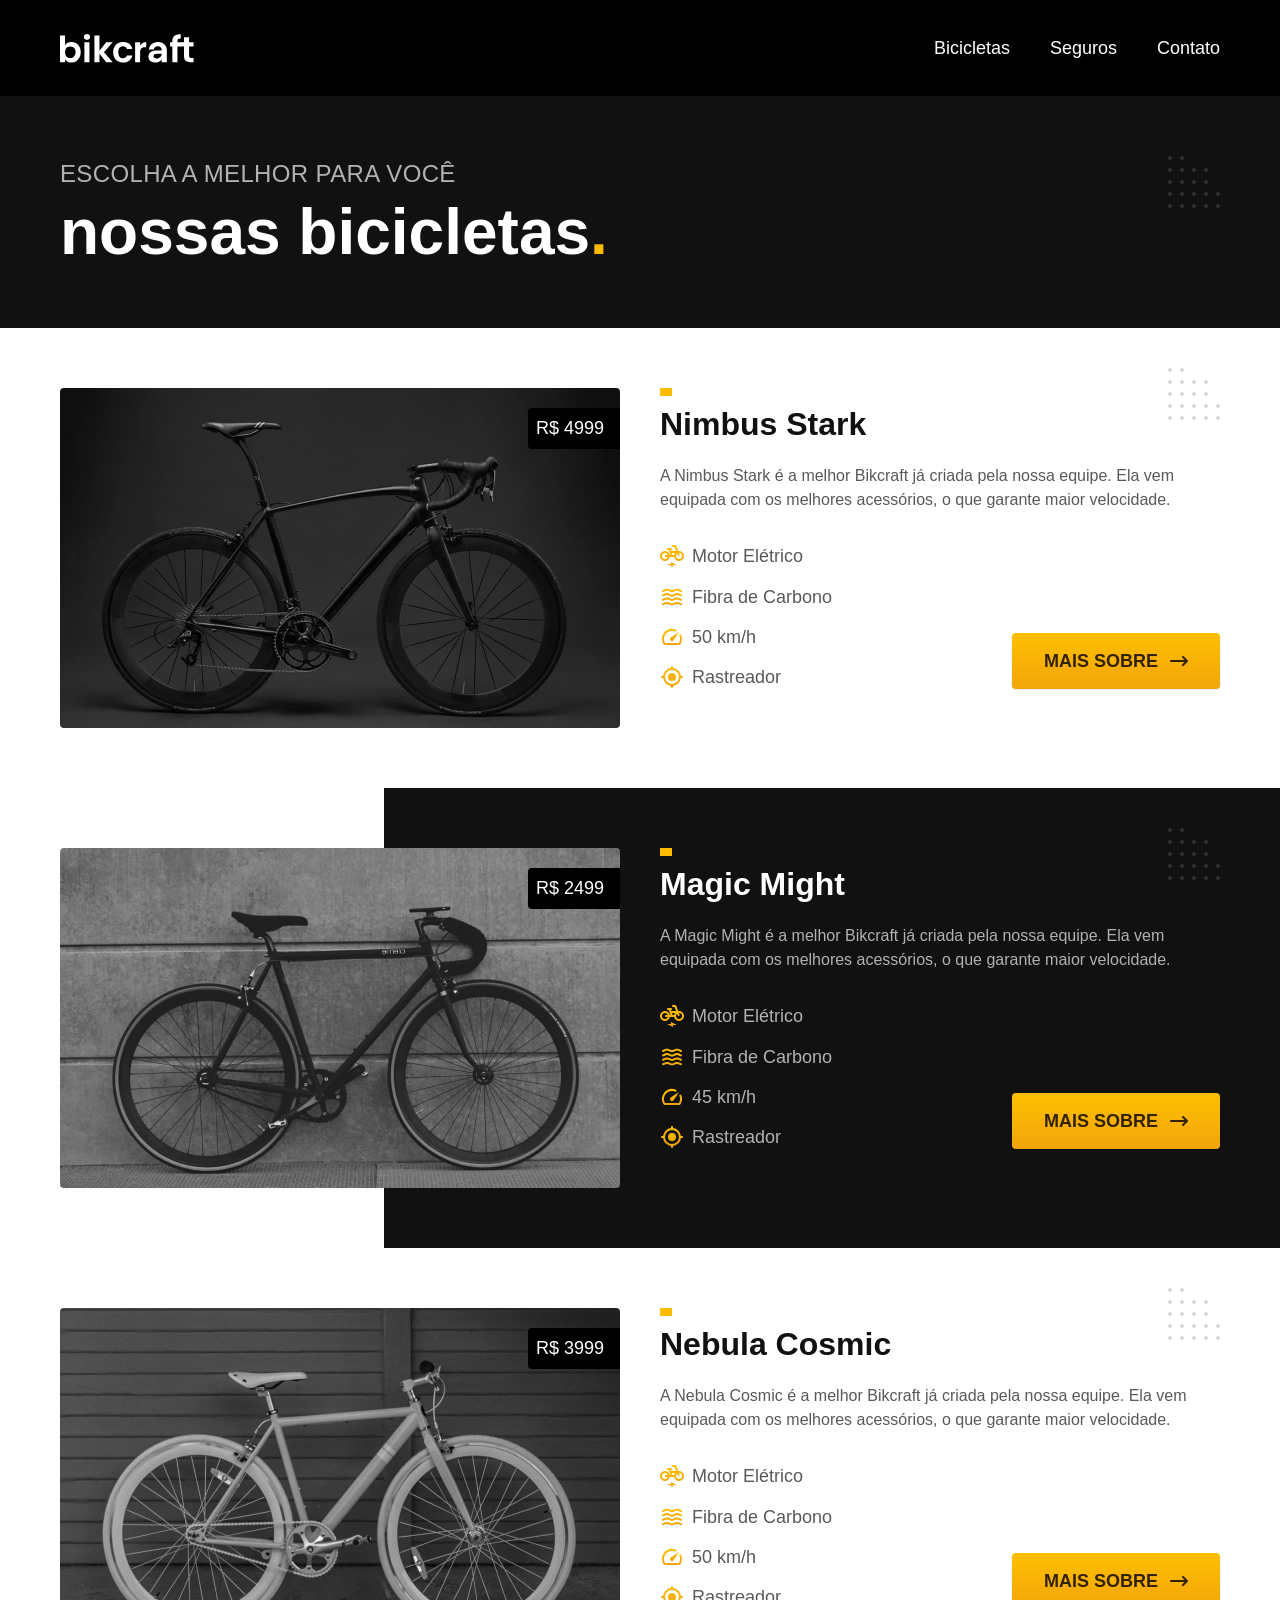
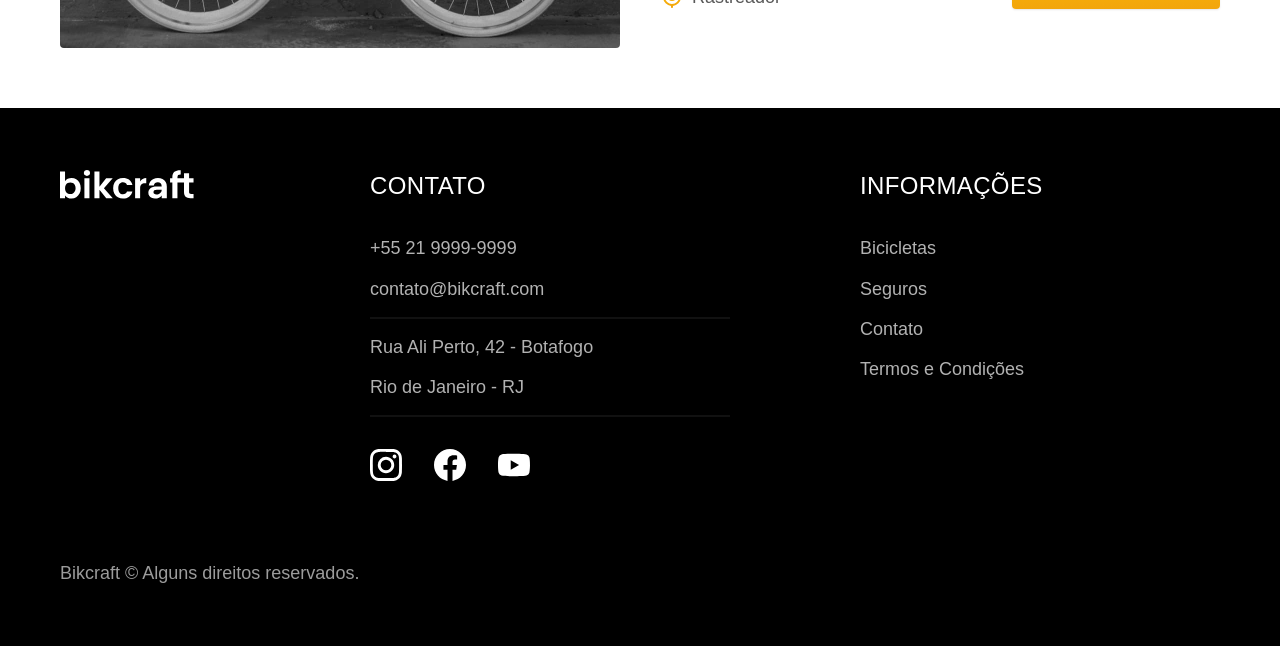
==== bicicletas.html @ e4d032b5 "finalização" ====
<!DOCTYPE html>
<html lang="pt-br">

<head>
  <meta charset="UTF-8">
  <meta name="viewport" content="width=device-width, initial-scale=1.0">

  <title>Bicicletas | Bikcraft</title>
  <meta name="description" content="Bicicletas">

  <link rel="preload" href="./css/style.css" as="style">
  <link rel="stylesheet" href="./css/style.css">
</head>

<body id="bicicletas">
  <header class="header-bg">
    <div class="header container">
      <a href="./">
        <img src="./img/bikcraft.svg" alt="Bikcraft">
      </a>

      <nav aria-label="primaria">
        <ul class="header-menu font-1-m cor-0">
          <li><a href="./bicicletas.html">Bicicletas</a></li>
          <li><a href="./seguros.html">Seguros</a></li>
          <li><a href="./contato.html">Contato</a></li>
        </ul>
      </nav>
    </div>
  </header>

  <main>
    <div class="titulo-bg">
      <div class="titulo container">
        <p class="font-2-l-b cor-5">Escolha a melhor para você</p>
        <h1 class="font-1-xxl cor-0">nossas bicicletas<span class="cor-p1">.</span></h1>
      </div>
    </div>

    <div class="bicicletas container">
      <div class="bicicletas-imagem">
        <img src="./img/bicicletas/nimbus.jpg" alt="Bicicleta preta">
        <span class="font-2-m cor-0">R$ 4999</span>
      </div>
      <div class="bicicletas-conteudo">
        <h2 class="font-1-xl">Nimbus Stark</h2>
        <p class="font-2-s cor-8">A Nimbus Stark é a melhor Bikcraft já criada pela nossa equipe. Ela vem equipada com os melhores acessórios, o que garante maior velocidade.</p>
        <ul class="font-1-m cor-8">
          <li>
            <img src="./img/icones/eletrica.svg" alt="">
            Motor Elétrico
          </li>
          <li>
            <img src="./img/icones/carbono.svg" alt="">
            Fibra de Carbono
          </li>
          <li>
            <img src="./img/icones/velocidade.svg" alt="">
            50 km/h
          </li>
          <li>
            <img src="./img/icones/rastreador.svg" alt="">
            Rastreador
          </li>
        </ul>
        <a class="botao seta" href="./bicicletas/nimbus.html">Mais Sobre</a>
      </div>
    </div>

    <div class="bicicletas-bg">
      <div class="bicicletas container">
        <div class="bicicletas-imagem">
          <img src="./img/bicicletas/magic.jpg" alt="Bicicleta preta">
          <span class="font-2-m cor-0">R$ 2499</span>
        </div>
        <div class="bicicletas-conteudo">
          <h2 class="font-1-xl cor-0">Magic Might</h2>
          <p class="font-2-s cor-5">A Magic Might é a melhor Bikcraft já criada pela nossa equipe. Ela vem equipada com os melhores acessórios, o que garante maior velocidade.</p>
          <ul class="font-1-m cor-5">
            <li>
              <img src="./img/icones/eletrica.svg" alt="">
              Motor Elétrico
            </li>
            <li>
              <img src="./img/icones/carbono.svg" alt="">
              Fibra de Carbono
            </li>
            <li>
              <img src="./img/icones/velocidade.svg" alt="">
              45 km/h
            </li>
            <li>
              <img src="./img/icones/rastreador.svg" alt="">
              Rastreador
            </li>
          </ul>
          <a class="botao seta" href="./bicicletas/magic.html">Mais Sobre</a>
        </div>
      </div>
    </div>

    <div class="bicicletas container">
      <div class="bicicletas-imagem">
        <img src="./img/bicicletas/nebula.jpg" alt="Bicicleta preta">
        <span class="font-2-m cor-0">R$ 3999</span>
      </div>
      <div class="bicicletas-conteudo">
        <h2 class="font-1-xl">Nebula Cosmic</h2>
        <p class="font-2-s cor-8">A Nebula Cosmic é a melhor Bikcraft já criada pela nossa equipe. Ela vem equipada com os melhores acessórios, o que garante maior velocidade.</p>
        <ul class="font-1-m cor-8">
          <li>
            <img src="./img/icones/eletrica.svg" alt="">
            Motor Elétrico
          </li>
          <li>
            <img src="./img/icones/carbono.svg" alt="">
            Fibra de Carbono
          </li>
          <li>
            <img src="./img/icones/velocidade.svg" alt="">
            50 km/h
          </li>
          <li>
            <img src="./img/icones/rastreador.svg" alt="">
            Rastreador
          </li>
        </ul>
        <a class="botao seta" href="./bicicletas/nebula.html">Mais Sobre</a>
      </div>
    </div>

  </main>

  <footer class="footer-bg">
    <div class="footer container">
      <img src="./img/bikcraft.svg" alt="Bikcraft">
      <div class="footer-contato">
        <h3 class="font-2-l-b cor-0">Contato</h3>
        <ul class="font-2-m cor-5">
          <li><a href="tel:+552199999999">+55 21 9999-9999</a></li>
          <li><a href="mailto:contato@bikcraft.com">contato@bikcraft.com</a></li>
          <li>Rua Ali Perto, 42 - Botafogo</li>
          <li>Rio de Janeiro - RJ</li>
        </ul>
        <div class="footer-redes">
          <a href="./">
            <img src="./img/redes/instagram.svg" alt="Instagram">
          </a>
          <a href="./">
            <img src="./img/redes/facebook.svg" alt="Facebook">
          </a>
          <a href="./">
            <img src="./img/redes/youtube.svg" alt="Youtube">
          </a>
        </div>
      </div>
      <div class="footer-informacoes">
        <h3 class="font-2-l-b cor-0">Informações</h3>
        <nav>
          <ul class="font-1-m cor-5">
            <li><a href="./bicicletas.html">Bicicletas</a></li>
            <li><a href="./seguros.html">Seguros</a></li>
            <li><a href="./contato.html">Contato</a></li>
            <li><a href="./termos.html">Termos e Condições</a></li>
          </ul>
        </nav>
      </div>
      <p class="footer-copy font-2-m cor-6">Bikcraft © Alguns direitos reservados.</p>
    </div>
  </footer>
</body>

</html>
---- css/style.css ----
@import "./global/global.css";
@import "./utilidades/tipografia.css";
@import "./utilidades/cores.css";

@import "./global/header.css";
@import "./global/footer.css";

/* Utilidades */
@import "./utilidades/componentes.css";
@import "./utilidades/formulario.css";

/* Home */
@import "./home/introducao.css";
@import "./home/tecnologia.css";
@import "./home/parceiros.css";
@import "./home/depoimento.css";

/* Bicicletas */
@import "./bicicletas/bicicletas-lista.css";
@import "./bicicletas/bicicletas.css";

/* Bicicleta */
@import "./bicicleta/bicicleta.css";
@import "./bicicleta/seguro.css";

/* Seguros */
@import "./seguros/seguros.css";
@import "./seguros/vantagens.css";
@import "./seguros/perguntas.css";

/* Contato */
@import "./contato/contato.css";
@import "./contato/lojas.css";

/* Contato */
@import "./orcamento/orcamento.css";

/* Termos */
@import "./termos/termos.css";
---- css/style.css ----
@import "./global/global.css";
@import "./utilidades/tipografia.css";
@import "./utilidades/cores.css";

@import "./global/header.css";
@import "./global/footer.css";

/* Utilidades */
@import "./utilidades/componentes.css";
@import "./utilidades/formulario.css";

/* Home */
@import "./home/introducao.css";
@import "./home/tecnologia.css";
@import "./home/parceiros.css";
@import "./home/depoimento.css";

/* Bicicletas */
@import "./bicicletas/bicicletas-lista.css";
@import "./bicicletas/bicicletas.css";

/* Bicicleta */
@import "./bicicleta/bicicleta.css";
@import "./bicicleta/seguro.css";

/* Seguros */
@import "./seguros/seguros.css";
@import "./seguros/vantagens.css";
@import "./seguros/perguntas.css";

/* Contato */
@import "./contato/contato.css";
@import "./contato/lojas.css";

/* Contato */
@import "./orcamento/orcamento.css";

/* Termos */
@import "./termos/termos.css";
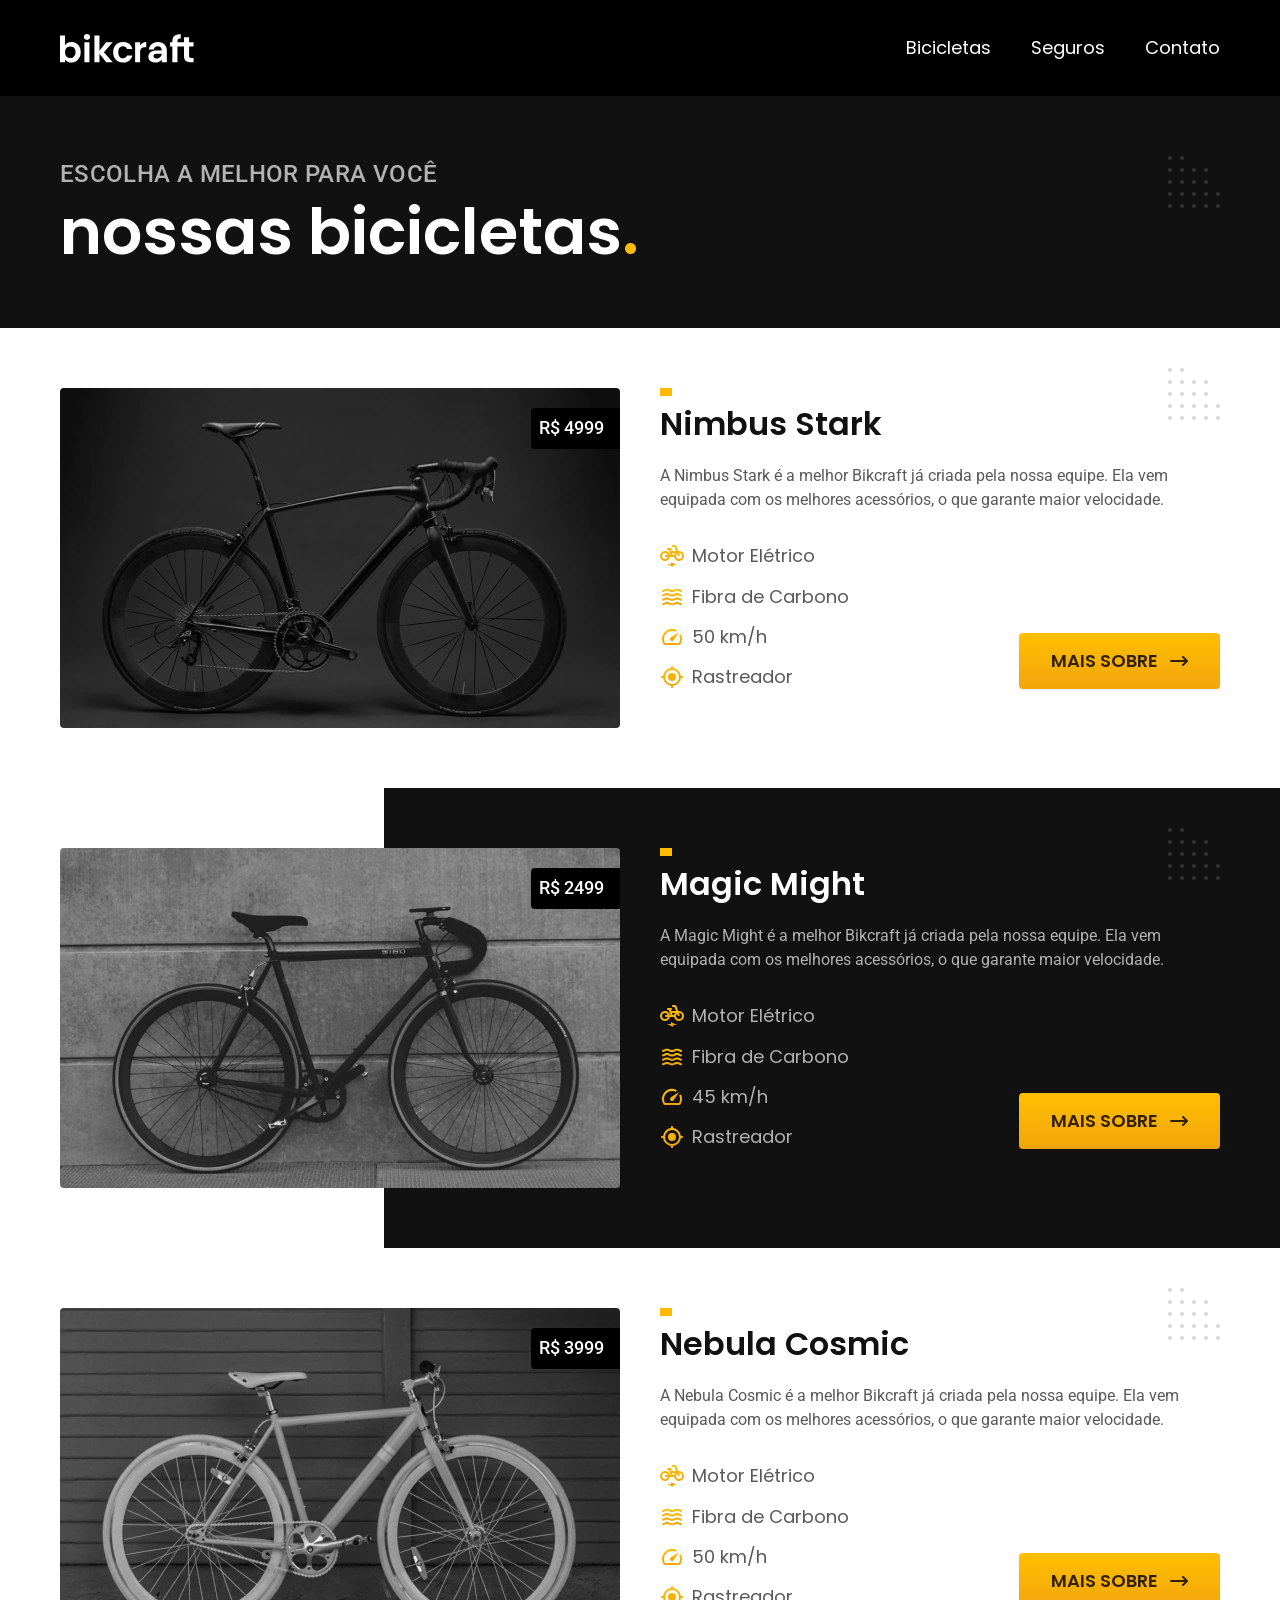
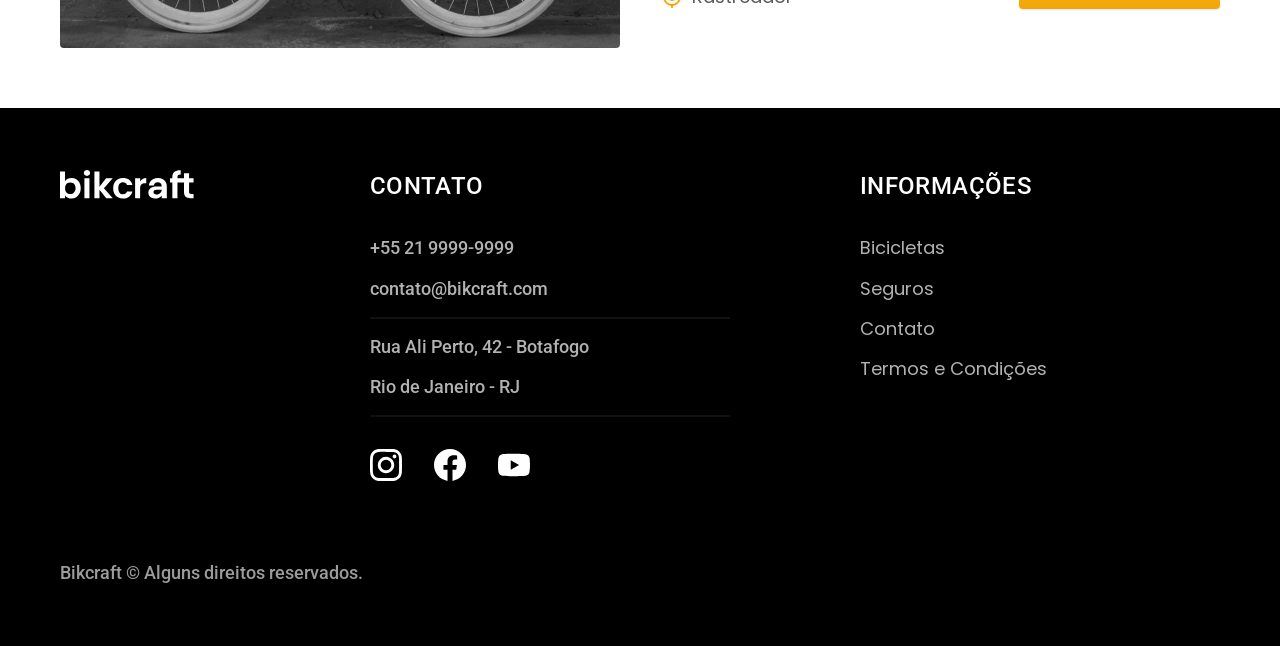
==== commit 9e57268f: "otimizado para producao" ====
--- a/bicicletas.html
+++ b/bicicletas.html
@@ -8,8 +8,14 @@
   <title>Bicicletas | Bikcraft</title>
   <meta name="description" content="Bicicletas">
 
-  <link rel="preload" href="./css/style.css" as="style">
-  <link rel="stylesheet" href="./css/style.css">
+  <link rel="icon" href="./favicon.svg" type="image/svg+xml">
+  <link rel="preload" href="./css/style.min.css" as="style">
+  <link rel="stylesheet" href="./css/style.min.css">
+  <script>document.documentElement.classList.add("js");</script>
+
+  <link rel="preconnect" href="https://fonts.googleapis.com">
+  <link rel="preconnect" href="https://fonts.gstatic.com" crossorigin>
+  <link href="https://fonts.googleapis.com/css2?family=Merriweather:ital,opsz,wght@0,18..144,300..900;1,18..144,300..900&family=Poppins:wght@400;600&family=Roboto:ital,wght@0,100..900;1,100..900&display=swap" rel="stylesheet">
 </head>
 
 <body id="bicicletas">
@@ -168,6 +174,7 @@
       <p class="footer-copy font-2-m cor-6">Bikcraft © Alguns direitos reservados.</p>
     </div>
   </footer>
+  <script src="./js/script.js"></script>
 </body>
 
 </html>
--- a/css/style.min.css
+++ b/css/style.min.css
@@ -0,0 +1 @@
+body{margin:0;font-family:Arial,Helvetica,sans-serif;color:#111}blockquote,dd,h1,h2,h3,h4,p,ul{margin:0}ul{padding:0;list-style:none}a{text-decoration:none;color:inherit}img{max-width:100%;height:auto;display:block}img[src$=".jpg"]{border-radius:4px}.font-1-xs{font:400 0.75rem/1.35 Poppins,sans-serif}.font-2-xs{font:400 0.875rem/1.43 Roboto,sans-serif}.font-1-s{font:400 1rem/1.5 Poppins,sans-serif}.font-2-s{font:400 1rem/1.5 Roboto,sans-serif}.font-1-m,.font-1-m-b{font:400 1.125rem/1.35 Poppins,sans-serif}.font-1-m-b{font-weight:600}.font-2-m{font:500 1.125rem/1.35 Roboto,sans-serif}.font-1-l{font:400 1.5rem/1.5 Poppins,sans-serif}.font-2-l,.font-2-l-b{font:400 1.5rem/1.5 Roboto,sans-serif}.font-2-l-b{font-weight:500;letter-spacing:.015em;text-transform:uppercase}.font-1-xl{font:600 2rem/1.25 Poppins,sans-serif}.font-2-xl{font:500 2rem/1.25 Roboto,sans-serif}.font-1-xxl{font:600 4rem/1.125 Poppins,sans-serif}@media (max-width:1200px){.font-1-xxl{font-size:3rem}.font-2-l,.font-2-l-b{font-size:1.125rem}}@media (max-width:800px){.font-1-xxl{font-size:2rem}.font-1-xl,.font-2-xl{font-size:1.5rem}}:root{--cor-0:#ffffff;--cor-1:#f7f7f7;--cor-2:#ededed;--cor-3:#dedede;--cor-4:#cccccc;--cor-5:#b2b2b2;--cor-6:#9c9c9c;--cor-7:#717171;--cor-8:#595959;--cor-9:#404040;--cor-10:#2e2e2e;--cor-11:#111111;--cor-12:#000000;--cor-p1:#ffbb00;--cor-p2:#e4a30b;--cor-p3:#a66f00;--cor-p4:#664400;--cor-p5:#332200}.cor-0{color:var(--cor-0)}.cor-1{color:var(--cor-1)}.cor-2{color:var(--cor-2)}.cor-3{color:var(--cor-3)}.cor-4{color:var(--cor-4)}.cor-5{color:var(--cor-5)}.cor-6{color:var(--cor-6)}.cor-7{color:var(--cor-7)}.cor-8{color:var(--cor-8)}.cor-9{color:var(--cor-9)}.cor-10{color:var(--cor-10)}.cor-11{color:var(--cor-11)}.cor-12{color:var(--cor-12)}.cor-p1{color:var(--cor-p1)}.cor-p2{color:var(--cor-p2)}.cor-p3{color:var(--cor-p3)}.cor-p4{color:var(--cor-p4)}.cor-p5{color:var(--cor-p5)}.js .fadeInDown{transform:translate3d(0,-20px,0)}.js .fadeInUp{transform:translate3d(0,20px,0)}.js .fadeInRight{transform:translate3d(20px,0,0)}.js .fadeInLeft{transform:translate3d(-20px,0,0)}.js [data-anime]{opacity:0}.js .anime{opacity:1;transform:none;transition:transform .8s,opacity .8s}.header-bg{background-color:var(--cor-12)}.header{display:flex;flex-wrap:wrap;gap:20px;justify-content:space-between;align-items:center;padding-top:20px;padding-bottom:20px}.header-menu{display:flex;flex-wrap:wrap;gap:40px}.header-menu a{display:inline-block;padding:16px 0;position:relative}.header-menu a:after{content:"";display:block;height:2px;width:0;background:var(--cor-0);margin-top:4px;transition:.3s;position:absolute}.header-menu a.ativo::after,.header-menu a:hover:after{width:100%}@media (max-width:800px){.header-menu{gap:20px}.header-menu a{background:var(--cor-11);padding:12px 16px;border-radius:4px}.header-menu a:hover{background-color:var(--cor-10)}.header a:after{display:none}}@media (max-width:600px){.header-menu{gap:12px}.header-menu a{padding:8px 12px;font-size:14px}}.footer-bg{background-color:var(--cor-12)}.footer{display:grid;grid-template-columns:3fr 5fr 4fr;gap:40px;padding-top:60px;padding-bottom:60px}.footer h3{margin-bottom:32px}.footer-contato ul{margin-bottom:32px}.footer-contato li:nth-child(2n):after{content:"";display:block;max-width:360px;height:2px;background:var(--cor-11);margin-top:16px}.footer li{margin-bottom:16px}.footer-redes{display:flex;gap:32px}.footer a:hover{color:var(--cor-0)}.footer-copy{grid-column:1/-1;margin-top:40px}@media (max-width:800px){.footer>img{display:none}.footer{grid-template-columns:1fr 1fr}}@media (max-width:600px){.footer{grid-template-columns:1fr;gap:60px}.footer-copy{margin-top:0}}.container{box-sizing:border-box;max-width:1200px;padding-left:20px;padding-right:20px;margin-left:auto;margin-right:auto}.botao{display:inline-block;padding:16px 32px;background:linear-gradient(#ffbf00,#f2a50c);border-radius:4px;box-shadow:0 1px 2px rgba(0,0,0,.1);text-transform:uppercase;color:var(--cor-p5);font:600 1.125rem/1.35 Poppins,sans-serif;max-width:max-content;border:none;cursor:pointer}.botao:hover{background:linear-gradient(#ffb60d,#e59317)}.botao.secundario{background:var(--cor-10);color:var(--cor-2)}.botao.secundario:hover{background:var(--cor-9)}.botao.seta{display:flex;align-items:center}.botao.seta::after{content:"";display:inline-block;width:18px;height:10px;margin-left:12px;background:url("../img/icones/seta.svg");transition:transform .2s}.botao.seta:hover::after{transform:translateX(4px)}@media (max-width:600px){.botao{padding:12px 16px;font-size:1rem}}.link{display:inline-block;color:var(--cor-p1);font:500 1.5rem/1.5 Poppins,sans-serif;text-transform:uppercase}.link::after{content:"";display:block;width:100%;height:4px;background-color:currentColor}.link:hover{color:var(--cor-0)}.titulo-bg{padding-top:60px;padding-bottom:60px;background-color:var(--cor-11)}.titulo{background:url("../img/dec/top-right.svg") no-repeat top right 20px}.titulo p{margin-bottom:4px}@media (max-width:800px){.titulo-bg{padding-top:40px;padding-bottom:40px}.titulo p{font-size:1rem;text-transform:lowercase;font-weight:400}}.form{display:grid;grid-template-columns:1fr 1fr;gap:20px}.form label{display:block;font:400 1rem/1.5 Poppins,sans-serif;margin-bottom:4px}.form .col-2{grid-column:span 2}.form input[type=email],.form input[type=text],.form textarea{font:400 1rem/1.5 Roboto,sans-serif;background:var(--cor-1);border:1px solid var(--cor-2);padding:12px;border-radius:4px;width:100%;box-sizing:border-box}.form input[type=email]:focus,.form input[type=text]:focus,.form textarea:focus{outline:0;border-color:var(--cor-p1);background:var(--cor-0);box-shadow:0 0 0 2px #fea}@media (max-width:600px){.form{grid-template-columns:1fr}.form .col-2{grid-column:1}}.introducao-bg{background:var(--cor-12) url("../img/dec/bottom-left.svg") no-repeat bottom 160px left 20px;box-shadow:inset 0 -120px var(--cor-0)}.introducao{display:grid;grid-template-columns:1fr 1fr;gap:0 40px}.introducao-conteudo{align-self:end;padding-bottom:200px}.introducao img{width:100%;height:100%;object-fit:cover;border-radius:4px}.introducao h1{margin-bottom:32px}.introducao p{margin-bottom:20px}@media (max-width:800px){.introducao-bg{background:var(--cor-11);padding-top:40px;box-shadow:inset 0 -60px #fff}.introducao{grid-template-columns:1fr;gap:32px}.introducao-conteudo{padding-bottom:0}.introducao h1{margin-bottom:16px}.introducao img{height:300px;width:100%}}.tecnologia-bg{background-color:var(--cor-11);box-shadow:inset 0 80px var(--cor-0),inset 0 -80px var(--cor-0)}.tecnologia{display:grid;grid-template-columns:1fr 1fr;gap:40px}.tecnologia-imagem img{width:100%;height:100%;object-fit:cover;object-position:left}.tecnologia-conteudo{padding-top:160px;padding-bottom:160px}.tecnologia-conteudo>span{display:block;margin-bottom:20px}.tecnologia-conteudo h2{margin-bottom:32px}.tecnologia-conteudo>p{margin-bottom:20px}.tecnologia a{margin-bottom:80px}.tecnologia-vantagens{display:flex;gap:40px}.tecnologia-vantagens h3{margin-bottom:8px;width:max-content}.tecnologia-vantagens img{width:24px;margin-bottom:8px}@media (max-width:800px){.tecnologia-bg{box-shadow:initial}.tecnologia{grid-template-columns:1fr}.tecnologia-conteudo{padding-top:60px;padding-bottom:60px}.tecnologia-imagem{display:none}.tecnologia a{margin-bottom:60px}}@media (max-width:600px){.tecnologia-vantagens{flex-direction:column}}.parceiros{padding-top:60px;padding-bottom:120px}.parceiros h2{margin-bottom:60px}.parceiros ul{padding:0 20px;max-width:1400px;display:grid;grid-template-columns:repeat(4,1fr);margin:0 auto}.parceiros li{display:flex;padding:32px;border-left:2px solid var(--cor-2)}.parceiros img{margin:auto}.parceiros li:first-child,.parceiros li:nth-child(5){border-left:none}.parceiros li:nth-child(n+5){border-top:2px solid var(--cor-2)}@media (max-width:800px){.parceiros{padding-bottom:60px}.parceiros h2{margin-bottom:20px}.parceiros ul{grid-template-columns:repeat(2,1fr)}.parceiros li:nth-child(n+3){border-top:2px solid var(--cor-2)}.parceiros li:nth-child(odd){border-left:none}}.depoimento{display:grid;grid-template-columns:1fr 1fr;background-color:var(--cor-p1);overflow:hidden}.depoimento img{width:100%;height:100%;object-fit:cover;border-radius:0}.depoimento-conteudo{padding:40px 40px 80px 80px;align-self:end;background:url("../img/dec/bottom-right-p.svg") no-repeat bottom 40px right 40px}.depoimento-conteudo p{max-width:32ch;font-family:Merriweather,serif;font-style:italic;font-weight:900;margin-bottom:32px;position:relative}.depoimento p::after,.depoimento p::before{font-size:5rem;color:var(--cor-p2);position:absolute}.depoimento p::before{content:"“";left:-50px;top:-20px}.depoimento p::after{content:"”"}@media (min-width:1200px){.depoimento img{max-height:520px}}@media (max-width:800px){.depoimento{grid-template-columns:1fr;text-align:center}.depoimento img{max-height:200px}.depoimento-conteudo{padding:40px 20px;margin:auto}}.bicicletas-lista{padding-top:60px;padding-bottom:120px}.bicicletas-lista h2{margin-bottom:40px}.bicicletas-lista ul{display:flex;gap:40px;padding:0 20px 20px 20px;max-width:1400px;margin-left:auto;margin-right:auto;overflow-x:auto}#bicicleta .bicicletas-lista ul{padding:0 0 20px 0}.bicicletas-lista li{flex:1;min-width:280px}.bicicletas-lista a{display:block}.bicicletas-lista img{margin-bottom:16px}.bicicletas-lista h3{margin-bottom:8px;display:flex;align-items:center}.bicicletas-lista h3::before{content:"";display:inline-block;height:8px;width:12px;margin-right:8px;background-color:var(--cor-p1);transition:width .2s}.bicicletas-lista a:hover h3::before{width:24px}.bicicletas-lista li span{padding-left:20px}@media (max-width:800px){.bicicletas-lista{padding-bottom:60px}.bicicletas-lista ul{gap:20px}}.bicicletas-bg{background:linear-gradient(to right,var(--cor-0) 30%,var(--cor-11) 0)}.bicicletas{display:grid;grid-template-columns:1fr 1fr;gap:40px;padding-top:60px;padding-bottom:60px;background:url("../img/dec/top-right.svg") no-repeat top 40px right 20px}.bicicletas-imagem{display:grid}.bicicletas-imagem img{grid-area:1/1}.bicicletas-imagem span{grid-area:1/1;place-self:start end;margin-top:20px;background:var(--cor-12);display:inline-block;padding:8px 16px 8px 8px;border-radius:4px 0 0 4px}.bicicletas-conteudo{display:grid;grid-template-columns:1fr auto;align-content:start}.bicicletas h2,.bicicletas p{grid-column:1/-1}.bicicletas h2{margin-bottom:20px}.bicicletas h2::before{content:"";display:block;width:12px;height:8px;background-color:var(--cor-p1);margin-bottom:8px}.bicicletas p{margin-bottom:32px}.bicicletas a{place-self:end}.bicicletas li{display:flex;align-items:center}.bicicletas ul{display:grid;gap:16px}.bicicletas-conteudo img{width:24px;margin-right:8px}@media (max-width:800px){.bicicletas-bg{background:var(--cor-11)}.bicicletas{grid-template-columns:1fr;gap:20px;padding-top:40px;padding-bottom:40px}}@media (max-width:600px){.bicicletas-conteudo{grid-template-columns:1fr}.bicicletas ul{font-size:1rem;grid-template-columns:1fr 1fr;margin-bottom:32px}.bicicletas a{place-self:start}}.bicicleta{display:grid;grid-template-columns:1fr 1fr;align-items:start;gap:40px;padding-top:60px;padding-bottom:60px}#bicicleta .titulo p{text-transform:uppercase}.bicicleta-imagens{display:flex;flex-wrap:wrap;gap:20px}.bicicleta-imagens img{flex:1;min-width:200px}.bicicleta-imagens img:first-child{min-width:100%}.bicicleta-conteudo>p{margin-bottom:32px}.bicicleta-comprar{display:grid;grid-template-columns:max-content auto;align-items:center;justify-items:start;gap:8px 12px;margin-bottom:40px}.bicicleta-comprar a{grid-row:span 2}.bicicleta-comprar span{display:flex;align-items:center;background-color:var(--cor-12);gap:8px;padding:4px 8px;border-radius:4px}.bicicleta-conteudo h2{text-transform:uppercase;letter-spacing:.015em;margin-bottom:12px}.bicicleta-ficha,.bicicleta-informacoes{padding:32px;background-color:var(--cor-12);border-radius:4px}.bicicleta-informacoes{margin-bottom:40px;display:grid;grid-template-columns:1fr 1fr;gap:32px}.bicicleta-informacoes img{width:24px;margin-bottom:8px}.bicicleta-informacoes h3{margin-bottom:8px}.bicicleta-ficha li{padding:4px 0;display:flex;justify-content:space-between;border-bottom:1px solid var(--cor-11)}.bicicleta-ficha li:last-child{border-bottom:none}.bicicleta-ficha span{color:var(--cor-6)}@media (max-width:800px){.bicicleta{grid-template-columns:1fr;padding-top:40px;padding-bottom:40px}.bicicleta-imagens{grid-row:2}}@media (max-width:400px){.bicicleta-informacoes{grid-template-columns:1fr}.bicicleta-comprar{grid-template-columns:1fr}}.seguro-bg{background-color:var(--cor-11);box-shadow:inset 0 120px var(--cor-0),inset 0 -120px var(--cor-12)}.seguro{display:grid;grid-template-columns:1fr 1fr;gap:40px}.seguro-imagem img{width:100%;height:100%;object-fit:cover}.seguro-conteudo{padding-top:180px;padding-bottom:180px}.seguro h2{margin-bottom:32px}.seguro p{margin-bottom:20px}@media (max-width:800px){.seguro-bg{box-shadow:inset 0 -60px var(--cor-12)}.seguro{grid-template-columns:1fr}.seguro-conteudo{grid-row:1;padding-top:40px;padding-bottom:0}}.seguros-bg{background:var(--cor-11)}.seguros{padding-top:60px;padding-bottom:60px;display:grid;grid-template-columns:1fr 1fr;gap:40px;align-items:center}#seguros .seguros{padding-top:0}.seguros h2{grid-column:1/-1}.seguros-item{background-color:var(--cor-12);padding:32px 32px 32px 60px;display:grid;grid-template-columns:1fr auto;border-radius:4px}.seguros-item h3{margin-bottom:40px}.seguros-item span{grid-column:2;display:block;text-align:right}.seguros-item ul{grid-column:1/-1;margin-bottom:32px}.seguros-item li{display:flex;align-items:center;position:relative}.seguros-item li+li{margin-top:20px}.seguros-item li::before{content:"";display:inline-block;width:13px;height:9px;background-image:url("../img/icones/lista.svg");position:absolute;left:-21px}.seguros-item a{grid-column:1/-1}@media (max-width:800px){.seguros{grid-template-columns:1fr}}.vantagens-bg{background-color:var(--cor-12)}.vantagens{padding-top:120px;padding-bottom:120px}.vantagens h2{margin-bottom:60px}.vantagens ul{display:grid;grid-template-columns:repeat(auto-fit,minmax(280px,max-content));gap:40px 80px}.vantagens h3,.vantagens img{margin-bottom:8px}@media (max-width:800px){.vantagens{padding-top:60px;padding-bottom:60px}.vantagens h2{margin-bottom:40px}.vantagens ul{gap:20px}}.perguntas{padding-top:120px;padding-bottom:120px}.perguntas h2{margin-bottom:60px}.perguntas dl>div{padding:20px;border-radius:4px}.perguntas dl>div:nth-child(odd){background-color:var(--cor-1)}.perguntas button{display:grid;grid-template-columns:auto 1fr auto;align-items:center;gap:8px;cursor:pointer;border:none;background:0 0;width:100%;text-align:left}.perguntas button::before{content:"";display:inline-block;width:12px;height:8px;background-color:var(--cor-p1)}.perguntas button::after{content:"";display:inline-block;width:14px;height:6px;background:url("../img/icones/seta-abrir.svg");transition:.3s}.perguntas button:hover::after,.perguntas button[aria-expanded=true]::after{transform:rotate(180deg)}.js .perguntas dd{display:none}.js .perguntas dd.ativa{display:block}.perguntas dd{padding-left:20px;padding-top:16px;max-width:80ch}@media (max-width:800px){.perguntas{padding-top:60px;padding-bottom:60px}.perguntas h2{margin-bottom:40px}}#contato{background:linear-gradient(var(--cor-11) 600px,var(--cor-1) 0)}.contato{display:grid;grid-template-columns:5fr 7fr}.contato-dados,.contato-formulario{padding:60px;box-shadow:0 1px 2px rgba(0,0,0,.1)}.contato-dados{border-radius:5px 0 0 5px;background:var(--cor-12) url("../img/dec/bottom-left.svg") no-repeat bottom 20px left 20px}.contato-formulario{border-radius:0 5px 5px 0;background:var(--cor-0) url("../img/dec/bottom-right.svg") no-repeat bottom 20px right 20px}.contato-dados h2{margin-bottom:60px}.contato-endereco{margin-bottom:32px;padding-left:28px;background:url("../img/icones/local.svg") no-repeat 0 2px}.contato-endereco p{margin-bottom:8px}.contato-meios a{display:block;max-width:max-content;margin-bottom:8px;padding-left:28px}.contato-meios a:hover{color:var(--cor-0)}.contato-meios a:first-child{background:url("../img/icones/email.svg") no-repeat 0 2px}.contato-meios a:nth-child(2){margin-bottom:32px}.contato-meios a:nth-child(3){background:url("../img/icones/telefone.svg") no-repeat 0 2px;margin-bottom:60px}.contato-redes{display:flex;gap:32px;padding-left:28px}@media (max-width:800px){.contato{grid-template-columns:1fr}.contato-dados,.contato-formulario{padding:20px}.contato-dados{border-radius:5px 5px 0 0;background:var(--cor-12)}.contato-formulario{border-radius:0 0 5px 5px}.contato-dados h2,.contato-meios a:nth-child(3){margin-bottom:32px}.contato-redes{margin-bottom:12px}}.lojas{display:grid;grid-template-columns:1fr 1fr;gap:0 40px;padding-top:120px;padding-bottom:120px}.lojas h2{grid-column:1/-1;margin-bottom:60px}.lojas img{border-radius:4px 4px 0 0}.lojas-item{border-radius:4px;background:var(--cor-0);box-shadow:0 1px 2px rgba(0,0,0,.1)}.lojas-conteudo{display:grid;grid-template-columns:1fr 1fr;gap:32px 16px;padding:32px}.lojas-conteudo h3,.lojas-tempo{grid-column:1/-1}.lojas-dados{display:grid;gap:8px;border-left:2px solid var(--cor-2);padding-left:12px}.lojas-tempo{display:flex;align-items:center;gap:8px}@media (max-width:800px){.lojas{gap:20px;padding-top:60px;padding-bottom:60px}.lojas h2{margin-bottom:32px}.lojas-conteudo{grid-template-columns:1fr}}@media (max-width:600px){.lojas{grid-template-columns:1fr}}#orcamento{background:linear-gradient(var(--cor-11) 600px,var(--cor-1) 0)}.orcamento{display:grid;grid-template-columns:5fr 7fr;padding-bottom:120px}.orcamento h2{text-transform:uppercase;position:relative;display:flex;align-items:center}.orcamento h2::before{content:"";display:inline-block;width:4px;height:8px;background-color:var(--cor-p1);position:absolute;left:-12px}.orcamento-dados,.orcamento-produto{padding:60px;box-shadow:0 1px 2px rgba(0,0,0,.1)}.orcamento-produto{border-radius:5px 0 0 5px;background:var(--cor-12) url("../img/dec/bottom-left.svg") no-repeat bottom 20px left 20px;display:grid;grid-template-columns:1fr 1fr;gap:20px;align-content:start}.orcamento-produto>*{grid-column:1/-1}.orcamento-produto>label{grid-column:initial}.orcamento-produto label{font:400 1rem/1.5 Poppins,sans-serif;color:var(--cor-4);background-color:var(--cor-10);padding:12px 16px;border-radius:4px;cursor:pointer;display:grid;grid-template-columns:auto 1fr auto;align-items:center;border:1px solid var(--cor-10)}.orcamento-produto input:checked+label{background:var(--cor-0);color:var(--cor-11)}.orcamento-produto label::before{content:"";display:inline-block;box-sizing:border-box;width:12px;height:12px;border:1px solid var(--cor-6);border-radius:50%;margin-right:8px}.orcamento-produto input:checked+label::before{border-color:var(--cor-7);box-shadow:inset 0 0 0 3px var(--cor-0),inset 0 0 0 6px var(--cor-7)}.orcamento-produto label:hover{background-color:var(--cor-9);border-color:var(--cor-9)}.orcamento-produto input:focus+label{box-shadow:0 0 0 2px var(--cor-p1);border-color:var(--cor-12)}.orcamento-produto label span{display:none}.orcamento-produto input:checked+label span{display:inline-block}.orcamento-produto input{opacity:0;position:absolute;pointer-events:none}.orcamento-dados{border-radius:0 5px 5px 0;background:var(--cor-0) url("../img/dec/bottom-right.svg") no-repeat bottom 20px right 20px}.orcamento-conteudo{display:none}.orcamento-conteudo h2,.orcamento-dados h2:nth-of-type(n+2){margin-top:20px}#bikcraft:checked~#orcamento-bikcraft,#seguro:checked~#orcamento-seguro{display:grid;gap:20px}.orcamento-detalhes{display:none;background:var(--cor-0);padding:20px;grid-template-columns:1fr 1fr;border-radius:4px;align-items:center}.orcamento-detalhes li{display:flex;align-items:center;margin-bottom:8px}.orcamento-detalhes li img{width:16px;margin-right:8px}.orcamento-produto input:checked+label+.orcamento-detalhes{display:grid}@media (max-width:1200px){.orcamento-dados,.orcamento-produto{padding:32px}}@media (max-width:800px){.orcamento{grid-template-columns:1fr}.orcamento-produto{border-radius:5px 5px 0 0;background:var(--cor-12)}.orcamento-dados{border-radius:0 0 5px 5px}}@media (max-width:400px){.orcamento-produto{grid-template-columns:1fr}}.termos{padding-top:80px;padding-bottom:80px}.termos h2{font-weight:600;margin-bottom:20px}.termos p+h2{margin-top:40px}.termos p{max-width:75ch;margin-bottom:24px}
--- a/css/style.min.css
+++ b/css/style.min.css
@@ -0,0 +1 @@
+body{margin:0;font-family:Arial,Helvetica,sans-serif;color:#111}blockquote,dd,h1,h2,h3,h4,p,ul{margin:0}ul{padding:0;list-style:none}a{text-decoration:none;color:inherit}img{max-width:100%;height:auto;display:block}img[src$=".jpg"]{border-radius:4px}.font-1-xs{font:400 0.75rem/1.35 Poppins,sans-serif}.font-2-xs{font:400 0.875rem/1.43 Roboto,sans-serif}.font-1-s{font:400 1rem/1.5 Poppins,sans-serif}.font-2-s{font:400 1rem/1.5 Roboto,sans-serif}.font-1-m,.font-1-m-b{font:400 1.125rem/1.35 Poppins,sans-serif}.font-1-m-b{font-weight:600}.font-2-m{font:500 1.125rem/1.35 Roboto,sans-serif}.font-1-l{font:400 1.5rem/1.5 Poppins,sans-serif}.font-2-l,.font-2-l-b{font:400 1.5rem/1.5 Roboto,sans-serif}.font-2-l-b{font-weight:500;letter-spacing:.015em;text-transform:uppercase}.font-1-xl{font:600 2rem/1.25 Poppins,sans-serif}.font-2-xl{font:500 2rem/1.25 Roboto,sans-serif}.font-1-xxl{font:600 4rem/1.125 Poppins,sans-serif}@media (max-width:1200px){.font-1-xxl{font-size:3rem}.font-2-l,.font-2-l-b{font-size:1.125rem}}@media (max-width:800px){.font-1-xxl{font-size:2rem}.font-1-xl,.font-2-xl{font-size:1.5rem}}:root{--cor-0:#ffffff;--cor-1:#f7f7f7;--cor-2:#ededed;--cor-3:#dedede;--cor-4:#cccccc;--cor-5:#b2b2b2;--cor-6:#9c9c9c;--cor-7:#717171;--cor-8:#595959;--cor-9:#404040;--cor-10:#2e2e2e;--cor-11:#111111;--cor-12:#000000;--cor-p1:#ffbb00;--cor-p2:#e4a30b;--cor-p3:#a66f00;--cor-p4:#664400;--cor-p5:#332200}.cor-0{color:var(--cor-0)}.cor-1{color:var(--cor-1)}.cor-2{color:var(--cor-2)}.cor-3{color:var(--cor-3)}.cor-4{color:var(--cor-4)}.cor-5{color:var(--cor-5)}.cor-6{color:var(--cor-6)}.cor-7{color:var(--cor-7)}.cor-8{color:var(--cor-8)}.cor-9{color:var(--cor-9)}.cor-10{color:var(--cor-10)}.cor-11{color:var(--cor-11)}.cor-12{color:var(--cor-12)}.cor-p1{color:var(--cor-p1)}.cor-p2{color:var(--cor-p2)}.cor-p3{color:var(--cor-p3)}.cor-p4{color:var(--cor-p4)}.cor-p5{color:var(--cor-p5)}.js .fadeInDown{transform:translate3d(0,-20px,0)}.js .fadeInUp{transform:translate3d(0,20px,0)}.js .fadeInRight{transform:translate3d(20px,0,0)}.js .fadeInLeft{transform:translate3d(-20px,0,0)}.js [data-anime]{opacity:0}.js .anime{opacity:1;transform:none;transition:transform .8s,opacity .8s}.header-bg{background-color:var(--cor-12)}.header{display:flex;flex-wrap:wrap;gap:20px;justify-content:space-between;align-items:center;padding-top:20px;padding-bottom:20px}.header-menu{display:flex;flex-wrap:wrap;gap:40px}.header-menu a{display:inline-block;padding:16px 0;position:relative}.header-menu a:after{content:"";display:block;height:2px;width:0;background:var(--cor-0);margin-top:4px;transition:.3s;position:absolute}.header-menu a.ativo::after,.header-menu a:hover:after{width:100%}@media (max-width:800px){.header-menu{gap:20px}.header-menu a{background:var(--cor-11);padding:12px 16px;border-radius:4px}.header-menu a:hover{background-color:var(--cor-10)}.header a:after{display:none}}@media (max-width:600px){.header-menu{gap:12px}.header-menu a{padding:8px 12px;font-size:14px}}.footer-bg{background-color:var(--cor-12)}.footer{display:grid;grid-template-columns:3fr 5fr 4fr;gap:40px;padding-top:60px;padding-bottom:60px}.footer h3{margin-bottom:32px}.footer-contato ul{margin-bottom:32px}.footer-contato li:nth-child(2n):after{content:"";display:block;max-width:360px;height:2px;background:var(--cor-11);margin-top:16px}.footer li{margin-bottom:16px}.footer-redes{display:flex;gap:32px}.footer a:hover{color:var(--cor-0)}.footer-copy{grid-column:1/-1;margin-top:40px}@media (max-width:800px){.footer>img{display:none}.footer{grid-template-columns:1fr 1fr}}@media (max-width:600px){.footer{grid-template-columns:1fr;gap:60px}.footer-copy{margin-top:0}}.container{box-sizing:border-box;max-width:1200px;padding-left:20px;padding-right:20px;margin-left:auto;margin-right:auto}.botao{display:inline-block;padding:16px 32px;background:linear-gradient(#ffbf00,#f2a50c);border-radius:4px;box-shadow:0 1px 2px rgba(0,0,0,.1);text-transform:uppercase;color:var(--cor-p5);font:600 1.125rem/1.35 Poppins,sans-serif;max-width:max-content;border:none;cursor:pointer}.botao:hover{background:linear-gradient(#ffb60d,#e59317)}.botao.secundario{background:var(--cor-10);color:var(--cor-2)}.botao.secundario:hover{background:var(--cor-9)}.botao.seta{display:flex;align-items:center}.botao.seta::after{content:"";display:inline-block;width:18px;height:10px;margin-left:12px;background:url("../img/icones/seta.svg");transition:transform .2s}.botao.seta:hover::after{transform:translateX(4px)}@media (max-width:600px){.botao{padding:12px 16px;font-size:1rem}}.link{display:inline-block;color:var(--cor-p1);font:500 1.5rem/1.5 Poppins,sans-serif;text-transform:uppercase}.link::after{content:"";display:block;width:100%;height:4px;background-color:currentColor}.link:hover{color:var(--cor-0)}.titulo-bg{padding-top:60px;padding-bottom:60px;background-color:var(--cor-11)}.titulo{background:url("../img/dec/top-right.svg") no-repeat top right 20px}.titulo p{margin-bottom:4px}@media (max-width:800px){.titulo-bg{padding-top:40px;padding-bottom:40px}.titulo p{font-size:1rem;text-transform:lowercase;font-weight:400}}.form{display:grid;grid-template-columns:1fr 1fr;gap:20px}.form label{display:block;font:400 1rem/1.5 Poppins,sans-serif;margin-bottom:4px}.form .col-2{grid-column:span 2}.form input[type=email],.form input[type=text],.form textarea{font:400 1rem/1.5 Roboto,sans-serif;background:var(--cor-1);border:1px solid var(--cor-2);padding:12px;border-radius:4px;width:100%;box-sizing:border-box}.form input[type=email]:focus,.form input[type=text]:focus,.form textarea:focus{outline:0;border-color:var(--cor-p1);background:var(--cor-0);box-shadow:0 0 0 2px #fea}@media (max-width:600px){.form{grid-template-columns:1fr}.form .col-2{grid-column:1}}.introducao-bg{background:var(--cor-12) url("../img/dec/bottom-left.svg") no-repeat bottom 160px left 20px;box-shadow:inset 0 -120px var(--cor-0)}.introducao{display:grid;grid-template-columns:1fr 1fr;gap:0 40px}.introducao-conteudo{align-self:end;padding-bottom:200px}.introducao img{width:100%;height:100%;object-fit:cover;border-radius:4px}.introducao h1{margin-bottom:32px}.introducao p{margin-bottom:20px}@media (max-width:800px){.introducao-bg{background:var(--cor-11);padding-top:40px;box-shadow:inset 0 -60px #fff}.introducao{grid-template-columns:1fr;gap:32px}.introducao-conteudo{padding-bottom:0}.introducao h1{margin-bottom:16px}.introducao img{height:300px;width:100%}}.tecnologia-bg{background-color:var(--cor-11);box-shadow:inset 0 80px var(--cor-0),inset 0 -80px var(--cor-0)}.tecnologia{display:grid;grid-template-columns:1fr 1fr;gap:40px}.tecnologia-imagem img{width:100%;height:100%;object-fit:cover;object-position:left}.tecnologia-conteudo{padding-top:160px;padding-bottom:160px}.tecnologia-conteudo>span{display:block;margin-bottom:20px}.tecnologia-conteudo h2{margin-bottom:32px}.tecnologia-conteudo>p{margin-bottom:20px}.tecnologia a{margin-bottom:80px}.tecnologia-vantagens{display:flex;gap:40px}.tecnologia-vantagens h3{margin-bottom:8px;width:max-content}.tecnologia-vantagens img{width:24px;margin-bottom:8px}@media (max-width:800px){.tecnologia-bg{box-shadow:initial}.tecnologia{grid-template-columns:1fr}.tecnologia-conteudo{padding-top:60px;padding-bottom:60px}.tecnologia-imagem{display:none}.tecnologia a{margin-bottom:60px}}@media (max-width:600px){.tecnologia-vantagens{flex-direction:column}}.parceiros{padding-top:60px;padding-bottom:120px}.parceiros h2{margin-bottom:60px}.parceiros ul{padding:0 20px;max-width:1400px;display:grid;grid-template-columns:repeat(4,1fr);margin:0 auto}.parceiros li{display:flex;padding:32px;border-left:2px solid var(--cor-2)}.parceiros img{margin:auto}.parceiros li:first-child,.parceiros li:nth-child(5){border-left:none}.parceiros li:nth-child(n+5){border-top:2px solid var(--cor-2)}@media (max-width:800px){.parceiros{padding-bottom:60px}.parceiros h2{margin-bottom:20px}.parceiros ul{grid-template-columns:repeat(2,1fr)}.parceiros li:nth-child(n+3){border-top:2px solid var(--cor-2)}.parceiros li:nth-child(odd){border-left:none}}.depoimento{display:grid;grid-template-columns:1fr 1fr;background-color:var(--cor-p1);overflow:hidden}.depoimento img{width:100%;height:100%;object-fit:cover;border-radius:0}.depoimento-conteudo{padding:40px 40px 80px 80px;align-self:end;background:url("../img/dec/bottom-right-p.svg") no-repeat bottom 40px right 40px}.depoimento-conteudo p{max-width:32ch;font-family:Merriweather,serif;font-style:italic;font-weight:900;margin-bottom:32px;position:relative}.depoimento p::after,.depoimento p::before{font-size:5rem;color:var(--cor-p2);position:absolute}.depoimento p::before{content:"“";left:-50px;top:-20px}.depoimento p::after{content:"”"}@media (min-width:1200px){.depoimento img{max-height:520px}}@media (max-width:800px){.depoimento{grid-template-columns:1fr;text-align:center}.depoimento img{max-height:200px}.depoimento-conteudo{padding:40px 20px;margin:auto}}.bicicletas-lista{padding-top:60px;padding-bottom:120px}.bicicletas-lista h2{margin-bottom:40px}.bicicletas-lista ul{display:flex;gap:40px;padding:0 20px 20px 20px;max-width:1400px;margin-left:auto;margin-right:auto;overflow-x:auto}#bicicleta .bicicletas-lista ul{padding:0 0 20px 0}.bicicletas-lista li{flex:1;min-width:280px}.bicicletas-lista a{display:block}.bicicletas-lista img{margin-bottom:16px}.bicicletas-lista h3{margin-bottom:8px;display:flex;align-items:center}.bicicletas-lista h3::before{content:"";display:inline-block;height:8px;width:12px;margin-right:8px;background-color:var(--cor-p1);transition:width .2s}.bicicletas-lista a:hover h3::before{width:24px}.bicicletas-lista li span{padding-left:20px}@media (max-width:800px){.bicicletas-lista{padding-bottom:60px}.bicicletas-lista ul{gap:20px}}.bicicletas-bg{background:linear-gradient(to right,var(--cor-0) 30%,var(--cor-11) 0)}.bicicletas{display:grid;grid-template-columns:1fr 1fr;gap:40px;padding-top:60px;padding-bottom:60px;background:url("../img/dec/top-right.svg") no-repeat top 40px right 20px}.bicicletas-imagem{display:grid}.bicicletas-imagem img{grid-area:1/1}.bicicletas-imagem span{grid-area:1/1;place-self:start end;margin-top:20px;background:var(--cor-12);display:inline-block;padding:8px 16px 8px 8px;border-radius:4px 0 0 4px}.bicicletas-conteudo{display:grid;grid-template-columns:1fr auto;align-content:start}.bicicletas h2,.bicicletas p{grid-column:1/-1}.bicicletas h2{margin-bottom:20px}.bicicletas h2::before{content:"";display:block;width:12px;height:8px;background-color:var(--cor-p1);margin-bottom:8px}.bicicletas p{margin-bottom:32px}.bicicletas a{place-self:end}.bicicletas li{display:flex;align-items:center}.bicicletas ul{display:grid;gap:16px}.bicicletas-conteudo img{width:24px;margin-right:8px}@media (max-width:800px){.bicicletas-bg{background:var(--cor-11)}.bicicletas{grid-template-columns:1fr;gap:20px;padding-top:40px;padding-bottom:40px}}@media (max-width:600px){.bicicletas-conteudo{grid-template-columns:1fr}.bicicletas ul{font-size:1rem;grid-template-columns:1fr 1fr;margin-bottom:32px}.bicicletas a{place-self:start}}.bicicleta{display:grid;grid-template-columns:1fr 1fr;align-items:start;gap:40px;padding-top:60px;padding-bottom:60px}#bicicleta .titulo p{text-transform:uppercase}.bicicleta-imagens{display:flex;flex-wrap:wrap;gap:20px}.bicicleta-imagens img{flex:1;min-width:200px}.bicicleta-imagens img:first-child{min-width:100%}.bicicleta-conteudo>p{margin-bottom:32px}.bicicleta-comprar{display:grid;grid-template-columns:max-content auto;align-items:center;justify-items:start;gap:8px 12px;margin-bottom:40px}.bicicleta-comprar a{grid-row:span 2}.bicicleta-comprar span{display:flex;align-items:center;background-color:var(--cor-12);gap:8px;padding:4px 8px;border-radius:4px}.bicicleta-conteudo h2{text-transform:uppercase;letter-spacing:.015em;margin-bottom:12px}.bicicleta-ficha,.bicicleta-informacoes{padding:32px;background-color:var(--cor-12);border-radius:4px}.bicicleta-informacoes{margin-bottom:40px;display:grid;grid-template-columns:1fr 1fr;gap:32px}.bicicleta-informacoes img{width:24px;margin-bottom:8px}.bicicleta-informacoes h3{margin-bottom:8px}.bicicleta-ficha li{padding:4px 0;display:flex;justify-content:space-between;border-bottom:1px solid var(--cor-11)}.bicicleta-ficha li:last-child{border-bottom:none}.bicicleta-ficha span{color:var(--cor-6)}@media (max-width:800px){.bicicleta{grid-template-columns:1fr;padding-top:40px;padding-bottom:40px}.bicicleta-imagens{grid-row:2}}@media (max-width:400px){.bicicleta-informacoes{grid-template-columns:1fr}.bicicleta-comprar{grid-template-columns:1fr}}.seguro-bg{background-color:var(--cor-11);box-shadow:inset 0 120px var(--cor-0),inset 0 -120px var(--cor-12)}.seguro{display:grid;grid-template-columns:1fr 1fr;gap:40px}.seguro-imagem img{width:100%;height:100%;object-fit:cover}.seguro-conteudo{padding-top:180px;padding-bottom:180px}.seguro h2{margin-bottom:32px}.seguro p{margin-bottom:20px}@media (max-width:800px){.seguro-bg{box-shadow:inset 0 -60px var(--cor-12)}.seguro{grid-template-columns:1fr}.seguro-conteudo{grid-row:1;padding-top:40px;padding-bottom:0}}.seguros-bg{background:var(--cor-11)}.seguros{padding-top:60px;padding-bottom:60px;display:grid;grid-template-columns:1fr 1fr;gap:40px;align-items:center}#seguros .seguros{padding-top:0}.seguros h2{grid-column:1/-1}.seguros-item{background-color:var(--cor-12);padding:32px 32px 32px 60px;display:grid;grid-template-columns:1fr auto;border-radius:4px}.seguros-item h3{margin-bottom:40px}.seguros-item span{grid-column:2;display:block;text-align:right}.seguros-item ul{grid-column:1/-1;margin-bottom:32px}.seguros-item li{display:flex;align-items:center;position:relative}.seguros-item li+li{margin-top:20px}.seguros-item li::before{content:"";display:inline-block;width:13px;height:9px;background-image:url("../img/icones/lista.svg");position:absolute;left:-21px}.seguros-item a{grid-column:1/-1}@media (max-width:800px){.seguros{grid-template-columns:1fr}}.vantagens-bg{background-color:var(--cor-12)}.vantagens{padding-top:120px;padding-bottom:120px}.vantagens h2{margin-bottom:60px}.vantagens ul{display:grid;grid-template-columns:repeat(auto-fit,minmax(280px,max-content));gap:40px 80px}.vantagens h3,.vantagens img{margin-bottom:8px}@media (max-width:800px){.vantagens{padding-top:60px;padding-bottom:60px}.vantagens h2{margin-bottom:40px}.vantagens ul{gap:20px}}.perguntas{padding-top:120px;padding-bottom:120px}.perguntas h2{margin-bottom:60px}.perguntas dl>div{padding:20px;border-radius:4px}.perguntas dl>div:nth-child(odd){background-color:var(--cor-1)}.perguntas button{display:grid;grid-template-columns:auto 1fr auto;align-items:center;gap:8px;cursor:pointer;border:none;background:0 0;width:100%;text-align:left}.perguntas button::before{content:"";display:inline-block;width:12px;height:8px;background-color:var(--cor-p1)}.perguntas button::after{content:"";display:inline-block;width:14px;height:6px;background:url("../img/icones/seta-abrir.svg");transition:.3s}.perguntas button:hover::after,.perguntas button[aria-expanded=true]::after{transform:rotate(180deg)}.js .perguntas dd{display:none}.js .perguntas dd.ativa{display:block}.perguntas dd{padding-left:20px;padding-top:16px;max-width:80ch}@media (max-width:800px){.perguntas{padding-top:60px;padding-bottom:60px}.perguntas h2{margin-bottom:40px}}#contato{background:linear-gradient(var(--cor-11) 600px,var(--cor-1) 0)}.contato{display:grid;grid-template-columns:5fr 7fr}.contato-dados,.contato-formulario{padding:60px;box-shadow:0 1px 2px rgba(0,0,0,.1)}.contato-dados{border-radius:5px 0 0 5px;background:var(--cor-12) url("../img/dec/bottom-left.svg") no-repeat bottom 20px left 20px}.contato-formulario{border-radius:0 5px 5px 0;background:var(--cor-0) url("../img/dec/bottom-right.svg") no-repeat bottom 20px right 20px}.contato-dados h2{margin-bottom:60px}.contato-endereco{margin-bottom:32px;padding-left:28px;background:url("../img/icones/local.svg") no-repeat 0 2px}.contato-endereco p{margin-bottom:8px}.contato-meios a{display:block;max-width:max-content;margin-bottom:8px;padding-left:28px}.contato-meios a:hover{color:var(--cor-0)}.contato-meios a:first-child{background:url("../img/icones/email.svg") no-repeat 0 2px}.contato-meios a:nth-child(2){margin-bottom:32px}.contato-meios a:nth-child(3){background:url("../img/icones/telefone.svg") no-repeat 0 2px;margin-bottom:60px}.contato-redes{display:flex;gap:32px;padding-left:28px}@media (max-width:800px){.contato{grid-template-columns:1fr}.contato-dados,.contato-formulario{padding:20px}.contato-dados{border-radius:5px 5px 0 0;background:var(--cor-12)}.contato-formulario{border-radius:0 0 5px 5px}.contato-dados h2,.contato-meios a:nth-child(3){margin-bottom:32px}.contato-redes{margin-bottom:12px}}.lojas{display:grid;grid-template-columns:1fr 1fr;gap:0 40px;padding-top:120px;padding-bottom:120px}.lojas h2{grid-column:1/-1;margin-bottom:60px}.lojas img{border-radius:4px 4px 0 0}.lojas-item{border-radius:4px;background:var(--cor-0);box-shadow:0 1px 2px rgba(0,0,0,.1)}.lojas-conteudo{display:grid;grid-template-columns:1fr 1fr;gap:32px 16px;padding:32px}.lojas-conteudo h3,.lojas-tempo{grid-column:1/-1}.lojas-dados{display:grid;gap:8px;border-left:2px solid var(--cor-2);padding-left:12px}.lojas-tempo{display:flex;align-items:center;gap:8px}@media (max-width:800px){.lojas{gap:20px;padding-top:60px;padding-bottom:60px}.lojas h2{margin-bottom:32px}.lojas-conteudo{grid-template-columns:1fr}}@media (max-width:600px){.lojas{grid-template-columns:1fr}}#orcamento{background:linear-gradient(var(--cor-11) 600px,var(--cor-1) 0)}.orcamento{display:grid;grid-template-columns:5fr 7fr;padding-bottom:120px}.orcamento h2{text-transform:uppercase;position:relative;display:flex;align-items:center}.orcamento h2::before{content:"";display:inline-block;width:4px;height:8px;background-color:var(--cor-p1);position:absolute;left:-12px}.orcamento-dados,.orcamento-produto{padding:60px;box-shadow:0 1px 2px rgba(0,0,0,.1)}.orcamento-produto{border-radius:5px 0 0 5px;background:var(--cor-12) url("../img/dec/bottom-left.svg") no-repeat bottom 20px left 20px;display:grid;grid-template-columns:1fr 1fr;gap:20px;align-content:start}.orcamento-produto>*{grid-column:1/-1}.orcamento-produto>label{grid-column:initial}.orcamento-produto label{font:400 1rem/1.5 Poppins,sans-serif;color:var(--cor-4);background-color:var(--cor-10);padding:12px 16px;border-radius:4px;cursor:pointer;display:grid;grid-template-columns:auto 1fr auto;align-items:center;border:1px solid var(--cor-10)}.orcamento-produto input:checked+label{background:var(--cor-0);color:var(--cor-11)}.orcamento-produto label::before{content:"";display:inline-block;box-sizing:border-box;width:12px;height:12px;border:1px solid var(--cor-6);border-radius:50%;margin-right:8px}.orcamento-produto input:checked+label::before{border-color:var(--cor-7);box-shadow:inset 0 0 0 3px var(--cor-0),inset 0 0 0 6px var(--cor-7)}.orcamento-produto label:hover{background-color:var(--cor-9);border-color:var(--cor-9)}.orcamento-produto input:focus+label{box-shadow:0 0 0 2px var(--cor-p1);border-color:var(--cor-12)}.orcamento-produto label span{display:none}.orcamento-produto input:checked+label span{display:inline-block}.orcamento-produto input{opacity:0;position:absolute;pointer-events:none}.orcamento-dados{border-radius:0 5px 5px 0;background:var(--cor-0) url("../img/dec/bottom-right.svg") no-repeat bottom 20px right 20px}.orcamento-conteudo{display:none}.orcamento-conteudo h2,.orcamento-dados h2:nth-of-type(n+2){margin-top:20px}#bikcraft:checked~#orcamento-bikcraft,#seguro:checked~#orcamento-seguro{display:grid;gap:20px}.orcamento-detalhes{display:none;background:var(--cor-0);padding:20px;grid-template-columns:1fr 1fr;border-radius:4px;align-items:center}.orcamento-detalhes li{display:flex;align-items:center;margin-bottom:8px}.orcamento-detalhes li img{width:16px;margin-right:8px}.orcamento-produto input:checked+label+.orcamento-detalhes{display:grid}@media (max-width:1200px){.orcamento-dados,.orcamento-produto{padding:32px}}@media (max-width:800px){.orcamento{grid-template-columns:1fr}.orcamento-produto{border-radius:5px 5px 0 0;background:var(--cor-12)}.orcamento-dados{border-radius:0 0 5px 5px}}@media (max-width:400px){.orcamento-produto{grid-template-columns:1fr}}.termos{padding-top:80px;padding-bottom:80px}.termos h2{font-weight:600;margin-bottom:20px}.termos p+h2{margin-top:40px}.termos p{max-width:75ch;margin-bottom:24px}
